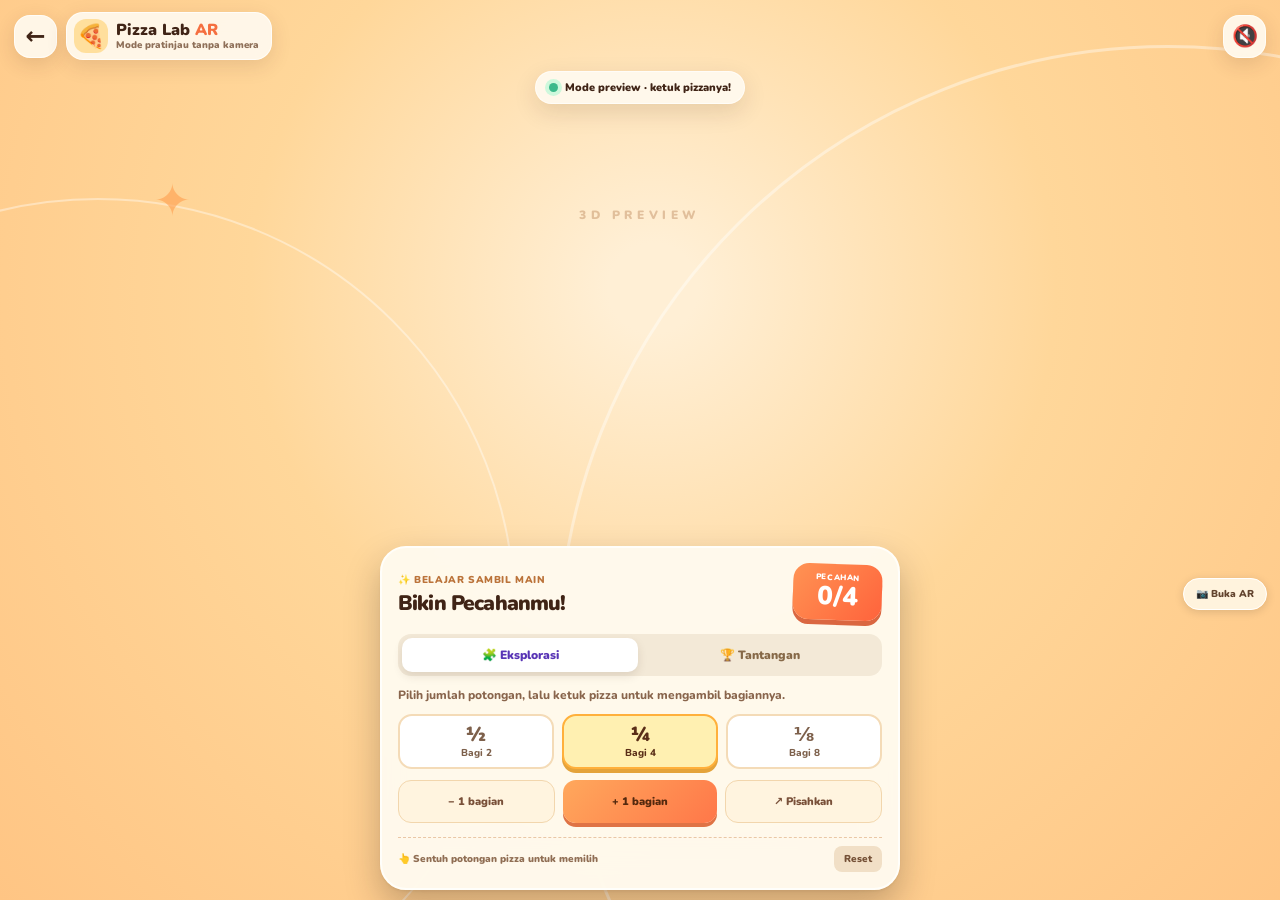
==== preview-3d.html @ 07d49969 "Upgrade Pizza Lab AR 3D interaktif" ====
<!doctype html>
<html lang="id">
<head>
  <meta charset="utf-8">
  <meta name="viewport" content="width=device-width, initial-scale=1, viewport-fit=cover, user-scalable=no">
  <meta name="theme-color" content="#fff5e6">
  <title>Preview Pizza 3D | Petualangan Pecahan</title>
  <link rel="stylesheet" href="assets/ar/pizza-lab.css">
  <script src="https://aframe.io/releases/1.5.0/aframe.min.js"></script>
  <script defer src="assets/ar/pizza-lab.js"></script>
</head>
<body data-mode="demo">
  <div class="demo-background" aria-hidden="true"><div class="demo-sun">✦</div><span>3D PREVIEW</span></div>
  <a-scene id="arScene" embedded renderer="alpha: true; antialias: true; colorManagement: true; physicallyCorrectLights: true" vr-mode-ui="enabled:false" device-orientation-permission-ui="enabled:false">
    <a-camera position="0 0 1.65" look-controls="enabled:false"></a-camera>
    <a-entity light="type: ambient; color: #fff4dc; intensity: 1.5"></a-entity>
    <a-entity light="type: directional; color: #ffffff; intensity: 2" position="-0.8 1.4 2.2"></a-entity>
    <a-entity light="type: directional; color: #ffa957; intensity: .6" position="1.1 -1 .8"></a-entity>
    <a-entity id="pizzaModel" pizza-lab position="0 .17 0" rotation="-12 0 12"></a-entity>
  </a-scene>
  <header class="app-header">
    <a href="index.html" class="back-link" aria-label="Kembali ke beranda">←</a>
    <div class="brand"><div class="brand-emoji">🍕</div><div><b>Pizza Lab <span>AR</span></b><small>Mode pratinjau tanpa kamera</small></div></div>
    <button id="soundButton" class="icon-button" aria-label="Nyalakan efek suara">🔇</button>
  </header>
  <div class="scan-badge is-found" id="scanBadge" role="status"><span class="scan-dot"></span><span id="scanStatus">Mode preview · ketuk pizzanya!</span></div>
  <div class="scan-guide hidden" id="scanGuide"></div><div class="toast" id="toast" role="status" aria-live="polite"></div><div class="celebration" id="celebration" aria-hidden="true"></div>
  <div class="game-panel">
    <div class="panel-head"><div class="panel-brand"><span>✨ BELAJAR SAMBIL MAIN</span><h1 id="modeTitle">Bikin Pecahanmu!</h1></div><div class="fraction-card"><span>PECAHAN</span><b id="fractionText">0/4</b></div></div>
    <div class="switch-mode"><button data-mode-select="explore" class="selected">🧩 Eksplorasi</button><button data-mode-select="challenge">🏆 Tantangan</button></div>
    <div class="explore-section" id="exploreSection"><p class="short-help" id="explain">Pilih jumlah potongan, lalu ketuk pizza untuk mengambil bagiannya.</p><div class="cuts" role="group" aria-label="Jumlah potongan"><button data-cut="2">½ <small>Bagi 2</small></button><button data-cut="4" class="selected">¼ <small>Bagi 4</small></button><button data-cut="8">⅛ <small>Bagi 8</small></button></div><div class="action-row"><button id="minus" class="action-btn">− 1 bagian</button><button id="plus" class="action-btn action-main">+ 1 bagian</button><button id="spread" class="action-btn">↗ Pisahkan</button></div></div>
    <div class="challenge-section hidden" id="challengeSection"><div class="challenge-top"><span class="challenge-icon">🎯</span><div><small>TANTANGAN</small><b id="challengePrompt">Ambil 1 dari 2 potongan!</b></div><span class="stars" id="starProgress">☆ ☆ ☆</span></div><p class="short-help">Ketuk potongan pizza yang kamu pilih, lalu periksa jawabanmu.</p><div class="action-row"><button id="clearSelection" class="action-btn">↺ Reset</button><button id="addChallenge" class="action-btn">+ 1 pilih</button><button id="checkAnswer" class="action-btn action-main">Cek ✓</button><button id="nextChallenge" class="action-btn hidden">Lanjut →</button></div></div>
    <div class="panel-footer"><span>👆 Sentuh potongan pizza untuk memilih</span><button id="resetAll">Reset</button></div>
  </div>
  <button class="debug-toggle" onclick="location.href='ar.html'">📷 Buka AR</button>
  <div id="cameraDebug" class="camera-debug hidden"></div><button id="debugToggle" class="hidden"></button>
</body>
</html>
---- assets/ar/pizza-lab.css ----
@import url('https://fonts.googleapis.com/css2?family=Nunito:wght@500;600;700;800;900&display=swap');
:root{--ink:#402416;--cream:#fff9ed;--peach:#fff0cd;--sun:#ffa33d;--hot:#ff704b;--purple:#694bc9;--line:#f4d5ad;--glass:rgba(255,250,239,.96)}
*{box-sizing:border-box}html,body{height:100%;width:100%;overflow:hidden;margin:0}body{font-family:'Nunito',system-ui,-apple-system,sans-serif;color:var(--ink);background:#131a27;-webkit-tap-highlight-color:transparent}button{font:inherit;cursor:pointer;touch-action:manipulation}button:focus-visible,a:focus-visible{outline:3px solid #6b4ee4;outline-offset:3px}.hidden{display:none!important}
.fallback-backdrop{position:fixed;inset:0;z-index:0;background:radial-gradient(circle at 50% 38%,#283b44,#101b2f 82%);display:grid;place-items:center;opacity:1;transition:opacity .45s;pointer-events:none}.fallback-backdrop span{font-size:100px;filter:blur(11px);opacity:.17}body.camera-ready .fallback-backdrop{opacity:0}.camera-backdrop{position:fixed;inset:0;width:100%;height:100%;object-fit:cover;z-index:1;pointer-events:none;display:block;background:transparent;opacity:0;transition:opacity .3s}body.camera-ready .camera-backdrop{opacity:1}
/* MindAR owns target projection; leave its frame sizing alone. Only ensure transparent WebGL layers. */
#arScene, #arScene[embedded]{position:fixed!important;inset:0!important;width:100%!important;height:100%!important;height:100dvh!important;overflow:hidden!important;background:transparent!important;z-index:2!important}#arScene .a-canvas,#arScene canvas{background:transparent!important}#arScene>video{pointer-events:none!important}body[data-mode=demo] #arScene{background:transparent!important}body[data-mode=demo]{background:#ffe7b7}.demo-background{position:fixed;inset:0;z-index:0;overflow:hidden;background:radial-gradient(circle at 51% 32%,#ffefd5 5%,#ffd79a 45%,#ffc584 100%)}.demo-background:before,.demo-background:after{content:'';position:absolute;width:65vw;height:65vw;border:2px solid #ffffff63;border-radius:50%;left:-25vw;top:22%}.demo-background:after{width:95vw;height:95vw;left:auto;right:-39vw;top:5%;border:3px solid #ffffff63}.demo-background>span{position:absolute;top:23%;left:50%;transform:translateX(-50%);color:#9e5b2a50;font-size:12px;font-weight:900;letter-spacing:.38em}.demo-sun{position:absolute;left:12%;top:19%;font-size:45px;color:#ff9e4d;opacity:.6}
.app-header{position:fixed;top:calc(12px + env(safe-area-inset-top));left:14px;right:14px;z-index:18;display:flex;align-items:center;gap:9px;pointer-events:none}.app-header>*{pointer-events:auto}.back-link,.icon-button{height:43px;min-width:43px;border-radius:16px;display:grid;place-items:center;text-decoration:none;color:var(--ink);font-size:24px;font-weight:900;background:#fffaefeb;border:1px solid #ffffffb8;box-shadow:0 6px 20px #4c291f24;backdrop-filter:blur(12px)}.back-link{width:43px}.icon-button{border:1px solid #ffffffad;margin-left:auto;font-size:21px}.brand{background:#fffaf0e8;border:1px solid #ffffffb9;box-shadow:0 6px 20px #4c291f20;padding:6px 12px 6px 7px;border-radius:17px;display:flex;align-items:center;gap:8px;backdrop-filter:blur(10px);min-width:0}.brand-emoji{height:34px;width:34px;border-radius:12px;background:#ffdf9d;display:grid;place-items:center;font-size:23px}.brand b{display:block;font-size:16px;line-height:1.15;font-weight:900;white-space:nowrap}.brand b span{color:#f56f40}.brand small{display:block;font-size:9.7px;color:#8f7059;font-weight:900;white-space:nowrap;line-height:1.25}.scan-badge{position:fixed;top:calc(71px + env(safe-area-inset-top));left:50%;transform:translateX(-50%);z-index:14;display:flex;align-items:center;gap:7px;padding:8px 13px;border:1px solid #ffffffaa;border-radius:40px;background:#fffaf0e8;box-shadow:0 8px 24px #3419061f;font-size:11px;font-weight:900;white-space:nowrap;backdrop-filter:blur(11px);max-width:calc(100% - 22px)}.scan-dot{height:9px;width:9px;border-radius:100%;background:#f0a630;box-shadow:0 0 0 4px #fbdc9d}.scan-badge.is-found .scan-dot{background:#3cb98b;box-shadow:0 0 0 4px #cef8dc}.scan-badge.is-error .scan-dot{background:#ff6458;box-shadow:0 0 0 4px #ffe0db}
.scan-guide{position:fixed;z-index:11;top:41%;left:50%;transform:translate(-50%,-50%);width:min(78vw,290px);text-align:center;pointer-events:none;color:#fff;text-shadow:0 2px 15px #0009}.scan-guide b{display:block;font-weight:900;font-size:15px;margin-top:9px}.scan-guide p{font-size:12px;font-weight:700;line-height:1.5;margin:5px 0 0;opacity:.9}.scan-corners{height:160px;width:160px;margin:auto;border:3px dashed #ffdc87c9;border-radius:24px;display:grid;place-items:center;box-shadow:0 0 36px #0002,inset 0 0 24px #ffe09d15;background:#0002;animation:guideGlow 2.5s infinite}.scan-emoji{font-size:70px;filter:drop-shadow(0 9px 4px #27190a33)}@keyframes guideGlow{50%{border-color:#fff;transform:scale(1.035)}}
.game-panel{position:fixed;z-index:18;left:50%;transform:translateX(-50%);width:calc(100% - 20px);max-width:520px;bottom:calc(10px + env(safe-area-inset-bottom));background:var(--glass);border:2px solid #fffefa;border-radius:26px;padding:16px;box-shadow:0 16px 35px #22161343,0 2px 2px #e2b57955;backdrop-filter:blur(20px);-webkit-backdrop-filter:blur(20px)}.panel-head{display:flex;align-items:center;justify-content:space-between;gap:12px}.panel-brand>span{font-size:10px;font-weight:900;letter-spacing:.06em;color:#bb733a}.panel-brand h1{font-size:21px;font-weight:900;margin:2px 0 0;line-height:1.2;letter-spacing:-.04em}.fraction-card{min-width:89px;background:linear-gradient(130deg,#ff9353,#ff633c);box-shadow:0 5px 0 #da6741;color:#fff;border-radius:16px;padding:8px 10px;text-align:center;transform:rotate(2deg)}.fraction-card span{display:block;font-size:8px;letter-spacing:.08em;font-weight:900}.fraction-card b{display:block;font-size:26px;line-height:1.1;font-weight:900}.switch-mode{margin:14px 0 11px;display:flex;background:#f3e9d7;border-radius:13px;padding:4px;gap:4px}.switch-mode button{flex:1;border:0;border-radius:10px;background:transparent;padding:9px 5px;color:#866948;font-size:12px;font-weight:900}.switch-mode button.selected{background:white;color:#5935b6;box-shadow:0 4px 10px #4b2d2120}.short-help{font-size:12px;line-height:1.35;color:#89654c;margin:0 0 11px;font-weight:800}.cuts{display:grid;grid-template-columns:repeat(3,minmax(0,1fr));gap:8px;margin-bottom:11px}.cuts button{background:#fff;border:2px solid #f4dbb7;border-radius:14px;padding:9px 7px;color:#7d604b;font-weight:900;font-size:20px;line-height:1;transition:transform .12s}.cuts button small{display:block;font-size:10px;margin-top:3px;font-weight:800}.cuts button.selected{background:#fff0b1;border-color:#ffb03b;color:#5a2e17;box-shadow:0 4px 0 #e4a33a}.cuts button:active,.action-btn:active{transform:scale(.96)}.action-row{display:flex;gap:8px}.action-btn{flex:1;min-height:43px;background:#fff4df;border:1px solid #f2d6ad;border-radius:13px;padding:9px 7px;font-weight:900;font-size:11px;color:#795039;white-space:nowrap}.action-main{background:linear-gradient(135deg,#ffa85c,#ff7749);color:#54290e;border:0;box-shadow:0 4px 0 #df7345}.panel-footer{border-top:1px dashed #eac7a6;margin-top:14px;padding-top:8px;display:flex;justify-content:space-between;align-items:center;gap:8px}.panel-footer span{font-size:10px;line-height:1.2;color:#906e54;font-weight:900}.panel-footer button{border:0;background:#f1dfc6;color:#755137;border-radius:8px;padding:6px 10px;font-size:10px;font-weight:900}
.challenge-top{display:flex;align-items:center;gap:8px;border:1px solid #e3d3ff;background:#f1eaff;padding:9px;border-radius:12px;margin-bottom:9px}.challenge-icon{font-size:24px}.challenge-top>div{flex:1}.challenge-top small{display:block;font-size:9px;color:#916bb6;font-weight:900}.challenge-top b{display:block;font-size:13px;color:#4a2d9b;font-weight:900}.stars{font-size:13px;color:#f1992d;font-weight:900;white-space:nowrap}.toast{position:fixed;z-index:22;top:calc(111px + env(safe-area-inset-top));left:50%;transform:translate(-50%,-14px);opacity:0;transition:all .2s;pointer-events:none;background:#fff9ee;color:#603e1b;border:1px solid white;border-radius:50px;box-shadow:0 9px 25px #0002;padding:10px 18px;font-size:12px;font-weight:900;white-space:nowrap;max-width:calc(100vw - 30px);text-align:center}.toast.show{opacity:1;transform:translate(-50%,0)}.celebration{position:fixed;inset:0;pointer-events:none;z-index:20;overflow:hidden}.confetti{position:absolute;top:42%;width:9px;height:14px;background:var(--c);border-radius:2px;animation:party 1.5s ease-out forwards;left:50%}@keyframes party{0%{transform:translate(0,0) rotate(0);opacity:1}100%{transform:translate(var(--tx),var(--ty)) rotate(var(--rot));opacity:0}}
.debug-toggle{position:fixed;z-index:13;right:13px;bottom:calc(290px + env(safe-area-inset-bottom));background:#fff9ebd8;border:1px solid white;border-radius:30px;font-size:10px;font-weight:900;color:#63442e;padding:8px 12px;box-shadow:0 2px 10px #0002}.camera-debug{position:fixed;z-index:25;left:10px;right:10px;top:calc(115px + env(safe-area-inset-top));padding:14px;background:#171d2aeb;color:#f2f6ff;border-radius:14px;box-shadow:0 10px 20px #0004;white-space:pre-line;font-family:ui-monospace,monospace;font-size:11px;line-height:1.55}
@media(max-width:385px){.game-panel{padding:12px;border-radius:22px}.panel-brand h1{font-size:18px}.action-btn{font-size:10px}.cuts button{font-size:18px}.brand small{font-size:8px}.brand b{font-size:14px}.brand{padding-right:6px}.icon-button,.back-link{width:38px;min-width:38px;height:38px}.debug-toggle{bottom:calc(278px + env(safe-area-inset-bottom))}}
@media(max-height:725px){.game-panel{padding:10px}.panel-brand h1{font-size:17px}.switch-mode{margin:8px 0}.panel-footer{margin-top:8px}.cuts button{padding:7px}.short-help{margin-bottom:7px}.scan-guide{top:36%}}
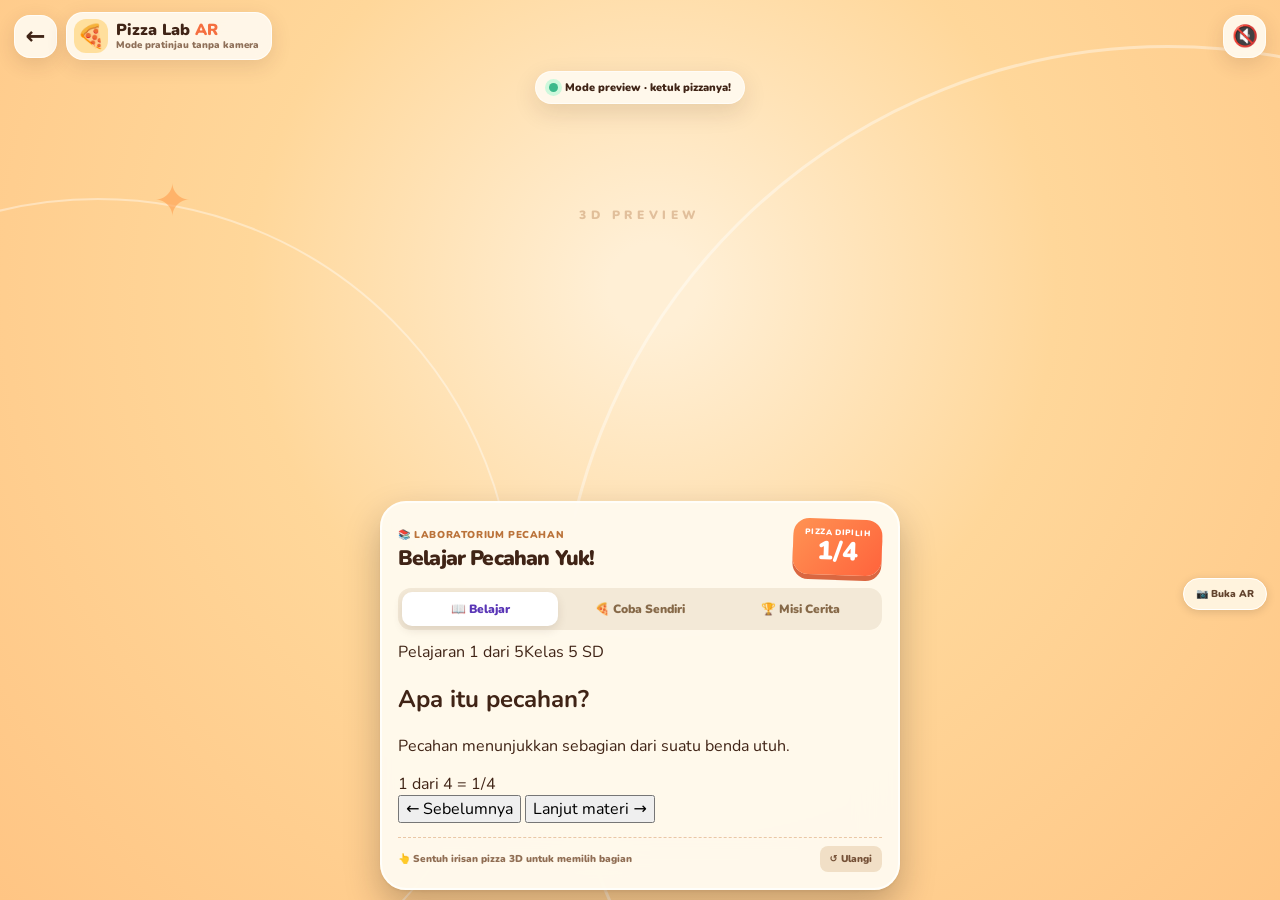
==== commit cec1f4b1: "Tambah pembelajaran dan misi AR interaktif" ====
--- a/preview-3d.html
+++ b/preview-3d.html
@@ -25,12 +25,64 @@
   </header>
   <div class="scan-badge is-found" id="scanBadge" role="status"><span class="scan-dot"></span><span id="scanStatus">Mode preview · ketuk pizzanya!</span></div>
   <div class="scan-guide hidden" id="scanGuide"></div><div class="toast" id="toast" role="status" aria-live="polite"></div><div class="celebration" id="celebration" aria-hidden="true"></div>
-  <div class="game-panel">
-    <div class="panel-head"><div class="panel-brand"><span>✨ BELAJAR SAMBIL MAIN</span><h1 id="modeTitle">Bikin Pecahanmu!</h1></div><div class="fraction-card"><span>PECAHAN</span><b id="fractionText">0/4</b></div></div>
-    <div class="switch-mode"><button data-mode-select="explore" class="selected">🧩 Eksplorasi</button><button data-mode-select="challenge">🏆 Tantangan</button></div>
-    <div class="explore-section" id="exploreSection"><p class="short-help" id="explain">Pilih jumlah potongan, lalu ketuk pizza untuk mengambil bagiannya.</p><div class="cuts" role="group" aria-label="Jumlah potongan"><button data-cut="2">½ <small>Bagi 2</small></button><button data-cut="4" class="selected">¼ <small>Bagi 4</small></button><button data-cut="8">⅛ <small>Bagi 8</small></button></div><div class="action-row"><button id="minus" class="action-btn">− 1 bagian</button><button id="plus" class="action-btn action-main">+ 1 bagian</button><button id="spread" class="action-btn">↗ Pisahkan</button></div></div>
-    <div class="challenge-section hidden" id="challengeSection"><div class="challenge-top"><span class="challenge-icon">🎯</span><div><small>TANTANGAN</small><b id="challengePrompt">Ambil 1 dari 2 potongan!</b></div><span class="stars" id="starProgress">☆ ☆ ☆</span></div><p class="short-help">Ketuk potongan pizza yang kamu pilih, lalu periksa jawabanmu.</p><div class="action-row"><button id="clearSelection" class="action-btn">↺ Reset</button><button id="addChallenge" class="action-btn">+ 1 pilih</button><button id="checkAnswer" class="action-btn action-main">Cek ✓</button><button id="nextChallenge" class="action-btn hidden">Lanjut →</button></div></div>
-    <div class="panel-footer"><span>👆 Sentuh potongan pizza untuk memilih</span><button id="resetAll">Reset</button></div>
+  <div class="teacher-bubble" id="teacherBubble" role="status" aria-live="polite">
+    <div class="teacher-avatar" aria-hidden="true">👩‍🏫</div>
+    <div class="teacher-copy"><strong id="teacherTitle">Halo, penjelajah pecahan!</strong><p id="teacherMessage">Yuk belajar pecahan pakai pizza 3D!</p></div>
+    <button class="bubble-audio" id="speakButton" title="Bacakan penjelasan" aria-label="Bacakan penjelasan">🔊</button>
+  </div>
+
+  <div class="game-panel" id="gamePanel">
+    <div class="panel-head">
+      <div class="panel-brand"><span>📚 LABORATORIUM PECAHAN</span><h1 id="modeTitle">Belajar Pecahan Yuk!</h1></div>
+      <div class="fraction-card"><span>PIZZA DIPILIH</span><b id="fractionText">1/4</b></div>
+    </div>
+    <div class="switch-mode" aria-label="Mode belajar">
+      <button type="button" data-mode-select="learn" class="selected">📖 Belajar</button>
+      <button type="button" data-mode-select="explore">🍕 Coba Sendiri</button>
+      <button type="button" data-mode-select="challenge">🏆 Misi Cerita</button>
+    </div>
+
+    <section class="lesson-section" id="lessonSection">
+      <div class="lesson-meta"><span id="lessonCounter">Pelajaran 1 dari 5</span><span class="lesson-pill">Kelas 5 SD</span></div>
+      <h2 id="lessonTitle">Apa itu pecahan?</h2>
+      <p class="lesson-body" id="lessonBody">Pecahan menunjukkan sebagian dari suatu benda utuh.</p>
+      <div class="math-strip" id="lessonMath">1 dari 4 = 1/4</div>
+      <div class="lesson-actions">
+        <button type="button" id="prevLesson">← Sebelumnya</button>
+        <button type="button" id="nextLesson" class="primary">Lanjut materi →</button>
+      </div>
+    </section>
+
+    <section class="explore-section hidden" id="exploreSection">
+      <p class="short-help" id="explain">Pilih jumlah potongan lalu sentuh pizzanya.</p>
+      <div class="cuts" role="group" aria-label="Jumlah potongan">
+        <button type="button" data-cut="2">½ <small>Bagi 2</small></button>
+        <button type="button" data-cut="4" class="selected">¼ <small>Bagi 4</small></button>
+        <button type="button" data-cut="8">⅛ <small>Bagi 8</small></button>
+      </div>
+      <div class="action-row">
+        <button type="button" id="minus" class="action-btn">− 1 bagian</button>
+        <button type="button" id="plus" class="action-btn action-main">+ 1 bagian</button>
+        <button type="button" id="spread" class="action-btn">↗ Pisahkan</button>
+      </div>
+      <div class="explore-fact" id="exploreFact">Pembilang = potongan terpilih. Penyebut = jumlah bagian sama besar.</div>
+    </section>
+
+    <section class="challenge-section hidden" id="challengeSection">
+      <div class="mission-top"><span class="mission-label" id="missionCounter">MISI 1/5</span><span class="stars" id="starProgress">☆☆☆☆☆</span></div>
+      <div class="story-card"><strong id="challengeTitle">Pizza Dina</strong><p id="challengeStory"></p></div>
+      <div class="mission-instruction" id="missionInstruction"></div>
+      <div class="mission-controls" id="missionControls">
+        <button type="button" id="minusChallenge">− Potong</button>
+        <button type="button" id="plusChallenge">+ Potong</button>
+        <button type="button" id="clearSelection">↺ Reset bagian</button>
+      </div>
+      <div class="answer-area hidden" id="answerArea"><span class="answer-label">Sekarang pilih jawaban dari soal cerita:</span><div class="answer-grid" id="answerGrid"></div></div>
+      <div class="mission-feedback hidden" id="missionFeedback" role="status" aria-live="polite"></div>
+      <div class="mission-action-row"><button type="button" id="hintButton" class="hint-button">💡 Petunjuk</button><button type="button" id="checkAnswer" class="action-btn action-main">Cek langkah ✓</button><button type="button" id="nextChallenge" class="action-btn action-main hidden">Misi berikutnya →</button></div>
+    </section>
+
+    <div class="panel-footer"><span id="footerHint">👆 Sentuh irisan pizza 3D untuk memilih bagian</span><button type="button" id="resetAll">↺ Ulangi</button></div>
   </div>
   <button class="debug-toggle" onclick="location.href='ar.html'">📷 Buka AR</button>
   <div id="cameraDebug" class="camera-debug hidden"></div><button id="debugToggle" class="hidden"></button>
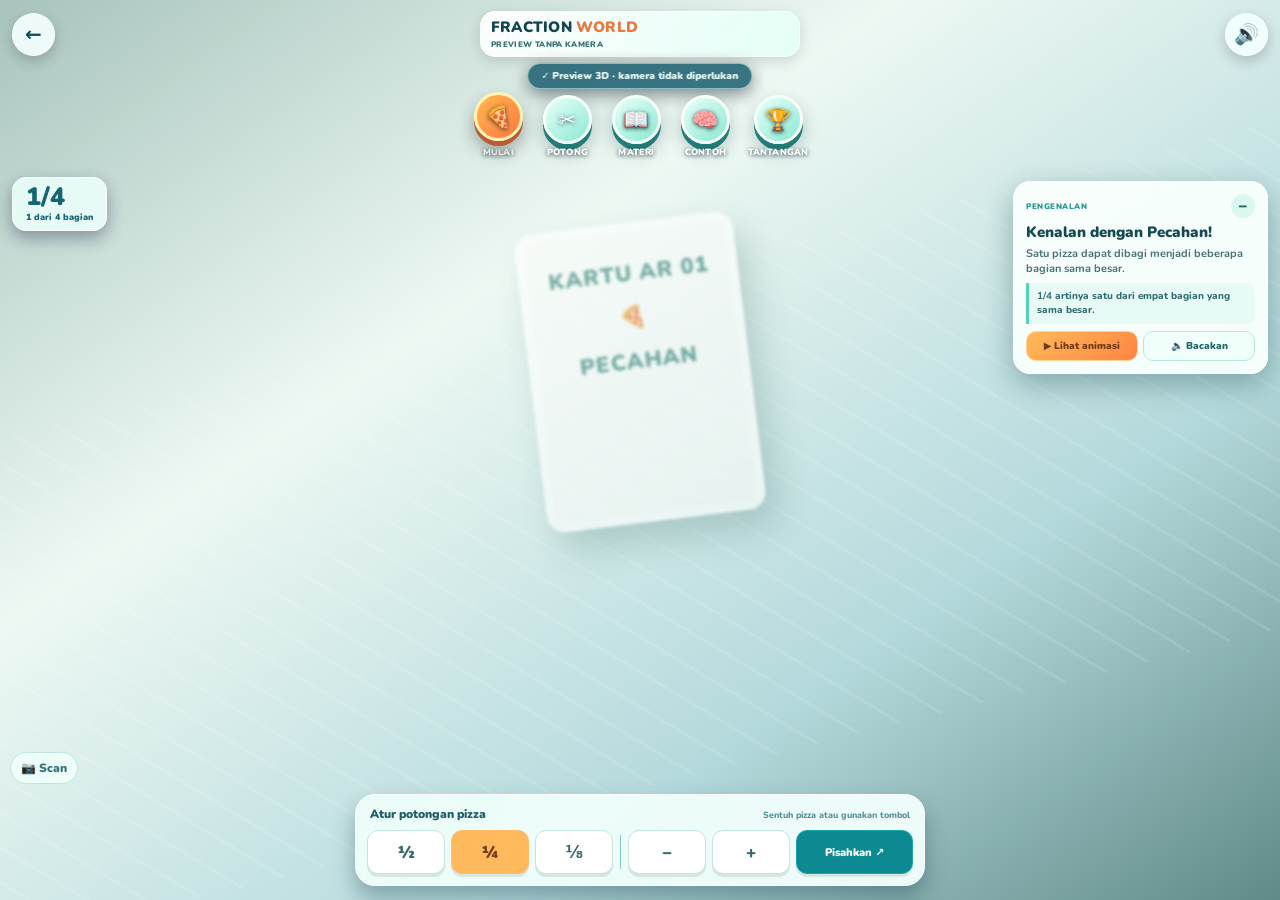
==== commit d5d0ea3f: "Upgrade Fraction World AR interaktif" ====
--- a/preview-3d.html
+++ b/preview-3d.html
@@ -1,90 +1,9 @@
-<!doctype html>
-<html lang="id">
-<head>
-  <meta charset="utf-8">
-  <meta name="viewport" content="width=device-width, initial-scale=1, viewport-fit=cover, user-scalable=no">
-  <meta name="theme-color" content="#fff5e6">
-  <title>Preview Pizza 3D | Petualangan Pecahan</title>
-  <link rel="stylesheet" href="assets/ar/pizza-lab.css">
-  <script src="https://aframe.io/releases/1.5.0/aframe.min.js"></script>
-  <script defer src="assets/ar/pizza-lab.js"></script>
-</head>
-<body data-mode="demo">
-  <div class="demo-background" aria-hidden="true"><div class="demo-sun">✦</div><span>3D PREVIEW</span></div>
-  <a-scene id="arScene" embedded renderer="alpha: true; antialias: true; colorManagement: true; physicallyCorrectLights: true" vr-mode-ui="enabled:false" device-orientation-permission-ui="enabled:false">
-    <a-camera position="0 0 1.65" look-controls="enabled:false"></a-camera>
-    <a-entity light="type: ambient; color: #fff4dc; intensity: 1.5"></a-entity>
-    <a-entity light="type: directional; color: #ffffff; intensity: 2" position="-0.8 1.4 2.2"></a-entity>
-    <a-entity light="type: directional; color: #ffa957; intensity: .6" position="1.1 -1 .8"></a-entity>
-    <a-entity id="pizzaModel" pizza-lab position="0 .17 0" rotation="-12 0 12"></a-entity>
-  </a-scene>
-  <header class="app-header">
-    <a href="index.html" class="back-link" aria-label="Kembali ke beranda">←</a>
-    <div class="brand"><div class="brand-emoji">🍕</div><div><b>Pizza Lab <span>AR</span></b><small>Mode pratinjau tanpa kamera</small></div></div>
-    <button id="soundButton" class="icon-button" aria-label="Nyalakan efek suara">🔇</button>
-  </header>
-  <div class="scan-badge is-found" id="scanBadge" role="status"><span class="scan-dot"></span><span id="scanStatus">Mode preview · ketuk pizzanya!</span></div>
-  <div class="scan-guide hidden" id="scanGuide"></div><div class="toast" id="toast" role="status" aria-live="polite"></div><div class="celebration" id="celebration" aria-hidden="true"></div>
-  <div class="teacher-bubble" id="teacherBubble" role="status" aria-live="polite">
-    <div class="teacher-avatar" aria-hidden="true">👩‍🏫</div>
-    <div class="teacher-copy"><strong id="teacherTitle">Halo, penjelajah pecahan!</strong><p id="teacherMessage">Yuk belajar pecahan pakai pizza 3D!</p></div>
-    <button class="bubble-audio" id="speakButton" title="Bacakan penjelasan" aria-label="Bacakan penjelasan">🔊</button>
-  </div>
-
-  <div class="game-panel" id="gamePanel">
-    <div class="panel-head">
-      <div class="panel-brand"><span>📚 LABORATORIUM PECAHAN</span><h1 id="modeTitle">Belajar Pecahan Yuk!</h1></div>
-      <div class="fraction-card"><span>PIZZA DIPILIH</span><b id="fractionText">1/4</b></div>
-    </div>
-    <div class="switch-mode" aria-label="Mode belajar">
-      <button type="button" data-mode-select="learn" class="selected">📖 Belajar</button>
-      <button type="button" data-mode-select="explore">🍕 Coba Sendiri</button>
-      <button type="button" data-mode-select="challenge">🏆 Misi Cerita</button>
-    </div>
-
-    <section class="lesson-section" id="lessonSection">
-      <div class="lesson-meta"><span id="lessonCounter">Pelajaran 1 dari 5</span><span class="lesson-pill">Kelas 5 SD</span></div>
-      <h2 id="lessonTitle">Apa itu pecahan?</h2>
-      <p class="lesson-body" id="lessonBody">Pecahan menunjukkan sebagian dari suatu benda utuh.</p>
-      <div class="math-strip" id="lessonMath">1 dari 4 = 1/4</div>
-      <div class="lesson-actions">
-        <button type="button" id="prevLesson">← Sebelumnya</button>
-        <button type="button" id="nextLesson" class="primary">Lanjut materi →</button>
-      </div>
-    </section>
-
-    <section class="explore-section hidden" id="exploreSection">
-      <p class="short-help" id="explain">Pilih jumlah potongan lalu sentuh pizzanya.</p>
-      <div class="cuts" role="group" aria-label="Jumlah potongan">
-        <button type="button" data-cut="2">½ <small>Bagi 2</small></button>
-        <button type="button" data-cut="4" class="selected">¼ <small>Bagi 4</small></button>
-        <button type="button" data-cut="8">⅛ <small>Bagi 8</small></button>
-      </div>
-      <div class="action-row">
-        <button type="button" id="minus" class="action-btn">− 1 bagian</button>
-        <button type="button" id="plus" class="action-btn action-main">+ 1 bagian</button>
-        <button type="button" id="spread" class="action-btn">↗ Pisahkan</button>
-      </div>
-      <div class="explore-fact" id="exploreFact">Pembilang = potongan terpilih. Penyebut = jumlah bagian sama besar.</div>
-    </section>
-
-    <section class="challenge-section hidden" id="challengeSection">
-      <div class="mission-top"><span class="mission-label" id="missionCounter">MISI 1/5</span><span class="stars" id="starProgress">☆☆☆☆☆</span></div>
-      <div class="story-card"><strong id="challengeTitle">Pizza Dina</strong><p id="challengeStory"></p></div>
-      <div class="mission-instruction" id="missionInstruction"></div>
-      <div class="mission-controls" id="missionControls">
-        <button type="button" id="minusChallenge">− Potong</button>
-        <button type="button" id="plusChallenge">+ Potong</button>
-        <button type="button" id="clearSelection">↺ Reset bagian</button>
-      </div>
-      <div class="answer-area hidden" id="answerArea"><span class="answer-label">Sekarang pilih jawaban dari soal cerita:</span><div class="answer-grid" id="answerGrid"></div></div>
-      <div class="mission-feedback hidden" id="missionFeedback" role="status" aria-live="polite"></div>
-      <div class="mission-action-row"><button type="button" id="hintButton" class="hint-button">💡 Petunjuk</button><button type="button" id="checkAnswer" class="action-btn action-main">Cek langkah ✓</button><button type="button" id="nextChallenge" class="action-btn action-main hidden">Misi berikutnya →</button></div>
-    </section>
-
-    <div class="panel-footer"><span id="footerHint">👆 Sentuh irisan pizza 3D untuk memilih bagian</span><button type="button" id="resetAll">↺ Ulangi</button></div>
-  </div>
-  <button class="debug-toggle" onclick="location.href='ar.html'">📷 Buka AR</button>
-  <div id="cameraDebug" class="camera-debug hidden"></div><button id="debugToggle" class="hidden"></button>
-</body>
-</html>
+<!doctype html><html lang="id"><head><meta charset="utf-8"><meta name="viewport" content="width=device-width,initial-scale=1,viewport-fit=cover,user-scalable=no"><title>Preview Fraction World AR</title><link rel="stylesheet" href="assets/ar/fraction-world.css"><script src="https://aframe.io/releases/1.5.0/aframe.min.js"></script><script defer src="assets/ar/fraction-world.js"></script></head>
+<body data-mode="demo"><div class="demo-surface"><div class="demo-card">KARTU AR 01<br>🍕<br>PECAHAN</div></div><a-scene id="arScene" embedded renderer="alpha:true;antialias:true;colorManagement:true" vr-mode-ui="enabled:false" device-orientation-permission-ui="enabled:false"><a-camera position="0 0 1.7" look-controls="enabled:false"></a-camera><a-entity light="type:ambient;color:#fff3db;intensity:1.5"></a-entity><a-entity light="type:directional;color:#ffffff;intensity:1.8" position="-1 1 2"></a-entity><a-entity class="pizza-model" pizza-lab position="0 .09 .06"></a-entity></a-scene>
+<header class="top-bar"><a href="index.html" class="round-link">←</a><div class="top-title"><b>FRACTION <span>WORLD</span></b><small>PREVIEW TANPA KAMERA</small></div><button class="round-link" id="speak">🔊</button></header><div id="status" class="status-pill">✓ Preview 3D · kamera tidak diperlukan</div>
+<nav class="orbit-menu"><button class="orbit-item active" data-tab="intro"><span class="orb">🍕</span><small>MULAI</small></button><button class="orbit-item" data-tab="cut"><span class="orb">✂️</span><small>POTONG</small></button><button class="orbit-item" data-tab="learn"><span class="orb">📖</span><small>MATERI</small></button><button class="orbit-item" data-tab="example"><span class="orb">🧠</span><small>CONTOH</small></button><button class="orbit-item" data-tab="challenge"><span class="orb">🏆</span><small>TANTANGAN</small></button></nav>
+<div id="scanHint" class="scan-hint hidden"></div><div class="hud-counter"><b id="hudFraction">1/4</b><small id="hudDesc">1 dari 4 bagian</small></div>
+<section id="infoPanel" class="float-panel"><div class="panel-top"><span id="topicLabel">PENGENALAN</span><button id="collapse">−</button></div><h2 id="panelTitle">Kenalan dengan Pecahan!</h2><p id="panelText">Satu pizza dapat dibagi menjadi beberapa bagian sama besar.</p><div id="detail" class="detail"><b>1/4</b> artinya satu dari empat bagian yang sama besar.</div><div class="panel-actions"><button id="animate" class="main-action">▶ Lihat animasi</button><button id="readMore">🔈 Bacakan</button></div></section>
+<section id="cutDock" class="dock"><div class="dock-caption"><strong>Atur potongan pizza</strong><span>Sentuh pizza atau gunakan tombol</span></div><div class="dock-row"><button data-cut="2">½</button><button data-cut="4" class="chosen">¼</button><button data-cut="8">⅛</button><span class="v-divider"></span><button id="minus">−</button><button id="plus">+</button><button id="separate" class="wide">Pisahkan ↗</button></div></section>
+<section id="missionPanel" class="mission hidden"><div class="mission-head"><span>🎯 MISI <b id="missionNumber">1/5</b></span><button id="missionClose">×</button></div><h2 id="missionTitle">Soal Cerita</h2><p id="missionStory"></p><div class="mission-instruction" id="missionInstruction"></div><div class="mission-tools"><button id="missionMinus">− bagian</button><span id="missionCount">0/4</span><button id="missionPlus">+ bagian</button></div><div id="missionChoices" class="mission-choices hidden"></div><div id="missionFeedback" class="mission-feedback hidden"></div><div class="mission-bottom"><button id="missionHint">💡 Petunjuk</button><button id="missionCheck" class="main-action">Periksa langkah ✓</button><button id="missionNext" class="main-action hidden">Soal berikutnya →</button></div></section>
+<div id="toast" class="toast" role="status"></div><button id="cameraInfo" class="camera-info" onclick="location.href='ar.html'">📷 Scan</button><div id="cameraDebug" class="camera-debug hidden"></div></body></html>
--- a/assets/ar/fraction-world.css
+++ b/assets/ar/fraction-world.css
@@ -0,0 +1,26 @@
+@import url('https://fonts.googleapis.com/css2?family=Nunito:wght@500;600;700;800;900&display=swap');
+:root{--mint:#67f2d5;--aqua:#065864;--ink:#14343c;--cream:#fffdf7;--warm:#ffb85b;--line:rgba(14,99,109,.16)}
+*{box-sizing:border-box}html,body{margin:0;width:100%;height:100%;overflow:hidden}body{background:#151f27;color:#18393e;font-family:Nunito,system-ui,-apple-system,sans-serif;-webkit-tap-highlight-color:transparent}button,a{font:inherit}button{cursor:pointer;touch-action:manipulation}button:focus-visible,a:focus-visible{outline:3px solid #fff2ab;outline-offset:2px}.hidden{display:none!important}
+/* AR camera uses MindAR's own media video. Do not create a second camera instance. */
+.camera-fallback{position:fixed;inset:0;z-index:0;background:radial-gradient(ellipse at 40% 39%,#3b5852,#152832 65%,#141a28);pointer-events:none}
+body.camera-ready .camera-fallback{opacity:0}
+#arScene{position:fixed!important;inset:0!important;width:100vw!important;height:100vh!important;height:100dvh!important;background:transparent!important;z-index:2!important;overflow:hidden!important}
+#arScene canvas,#arScene .a-canvas{background:transparent!important}
+.demo-surface{position:fixed;inset:0;background:linear-gradient(145deg,#a8c4bd 0%,#edf8f3 35%,#b4d9dc 70%,#618a87 100%);z-index:0}
+.demo-surface:before{content:'';position:absolute;left:-20%;top:30%;height:55%;width:150%;transform:rotate(-14deg);background:repeating-linear-gradient(45deg,transparent 0 26px,rgba(255,255,255,.1) 28px 30px);pointer-events:none}
+.demo-card{position:absolute;width:220px;height:300px;top:38%;left:50%;transform:translate(-50%,-40%) rotate(-7deg);box-shadow:12px 20px 35px #24544d57;background:#fbfcf9;border:9px solid white;border-radius:18px;color:#338077;text-align:center;padding:20px;font-size:22px;letter-spacing:1px;font-weight:900;line-height:2;filter:blur(1.4px);opacity:.6}
+.top-bar{position:fixed;z-index:12;top:calc(11px + env(safe-area-inset-top));left:12px;right:12px;display:flex;gap:9px;align-items:center;justify-content:space-between;pointer-events:none}.top-bar>*{pointer-events:auto}
+.round-link{display:grid;place-items:center;width:43px;height:43px;flex:0 0 43px;border:1px solid #ffffff95;background:#f5ffffe8;color:#154e58;text-decoration:none;border-radius:50%;box-shadow:0 5px 14px #0003;font-size:20px;font-weight:900;backdrop-filter:blur(13px)}
+.top-title{flex:1;background:linear-gradient(115deg,#ffffffed,#e3fff6ef);border-radius:15px;padding:7px 10px;border:1px solid #fff8;line-height:1.1;box-shadow:0 4px 14px #0002;max-width:320px}.top-title b{font-size:15px;letter-spacing:.015em;font-weight:900;color:#134550}.top-title b span{color:#e97842}.top-title small{display:block;font-weight:900;letter-spacing:.045em;font-size:8px;color:#397477;margin-top:4px}
+.status-pill{position:fixed;z-index:12;top:calc(63px + env(safe-area-inset-top));left:50%;transform:translateX(-50%);max-width:calc(100vw - 32px);overflow:hidden;text-overflow:ellipsis;white-space:nowrap;background:#0e5467cc;color:#effffb;border:1px solid #cefff786;border-radius:30px;padding:5px 13px;font-size:10px;font-weight:900;box-shadow:0 5px 17px #0017;backdrop-filter:blur(10px)}
+.orbit-menu{position:fixed;z-index:15;top:calc(95px + env(safe-area-inset-top));left:50%;transform:translateX(-50%);display:flex;align-items:start;justify-content:center;gap:clamp(7px,2.5vw,16px);width:min(98%,520px);pointer-events:none}.orbit-item{border:0;background:none;padding:0;min-width:53px;display:flex;flex-direction:column;align-items:center;gap:2px;pointer-events:auto;color:white;font-weight:900;text-shadow:0 1px 4px #082c31d6}.orbit-item .orb{width:49px;height:49px;border-radius:50%;background:linear-gradient(140deg,#e8fffb,#8be9d1);border:3px solid #f5fffa;box-shadow:0 6px 0 #237c77,0 8px 17px #002c3840;display:grid;place-items:center;font-size:21px;transition:transform .2s,border-color .2s}.orbit-item.active .orb{background:linear-gradient(135deg,#ffb950,#ff783f);border-color:#fff3b2;transform:translateY(-3px);box-shadow:0 5px 0 #bb5a33,0 10px 18px #0005}.orbit-item small{font-size:9px;letter-spacing:.015em}
+.scan-hint{position:fixed;z-index:8;top:44%;left:50%;width:min(80vw,300px);transform:translate(-50%,-50%);color:white;text-shadow:0 3px 9px #0009;text-align:center;pointer-events:none}.scan-hint strong{display:block;font-size:14px}.scan-hint small{display:block;font-size:11px;opacity:.9;margin-top:4px}.reticle{display:grid;place-items:center;width:160px;height:170px;margin:0 auto 12px;border:3px dashed #afffe7;border-radius:22px;background:#062c3619;box-shadow:0 0 24px #bafcda55,inset 0 0 15px #d0f9ed3b;animation:pulse 2s infinite}.reticle span{font-size:67px;filter:drop-shadow(0 6px 5px #0005)}@keyframes pulse{50%{transform:scale(1.035);border-color:#ffdc6d}}
+.hud-counter{position:fixed;z-index:13;top:calc(177px + env(safe-area-inset-top));left:12px;background:#ecfffbdf;color:#166572;padding:7px 13px;border-radius:14px;border:1px solid #fff;box-shadow:0 7px 17px #0035;backdrop-filter:blur(8px);pointer-events:none}.hud-counter b{font-size:25px;font-weight:900;line-height:1}.hud-counter small{display:block;font-size:9px;font-weight:900}
+.float-panel{position:fixed;z-index:14;right:12px;top:calc(181px + env(safe-area-inset-top));width:min(60vw,255px);max-height:34vh;overflow:auto;padding:12px;background:#f9fffcf1;border:1px solid #fff;border-radius:17px;box-shadow:0 10px 30px #02333a55;backdrop-filter:blur(11px);-webkit-backdrop-filter:blur(11px);transition:all .25s}
+.panel-top{display:flex;justify-content:space-between;align-items:center;gap:8px}.panel-top span{font-size:8px;letter-spacing:.07em;font-weight:900;color:#299690}.panel-top button{border:0;background:#daf8ef;color:#2b6b70;border-radius:50%;width:24px;height:24px;font-weight:900}.float-panel h2{font-size:15px;font-weight:900;color:#154953;line-height:1.12;margin:6px 0 6px}.float-panel p{margin:0;font-size:11px;line-height:1.35;font-weight:700;color:#4a7274}.detail{margin:7px 0;padding:7px 8px;border-left:3px solid #53d1b7;background:#e8faf5;border-radius:0 8px 8px 0;font-size:10px;line-height:1.33;font-weight:800;color:#326d71}.panel-actions{display:flex;gap:5px;align-items:center}.panel-actions button{border:1px solid #b7e8df;color:#23686b;background:#f1fffa;border-radius:10px;padding:7px 6px;font-size:10px;font-weight:900;flex:1}.panel-actions .main-action,.main-action{background:linear-gradient(135deg,#ffb958,#ff8544);border:1px solid #ffd295;color:#713b17}.float-panel.collapsed{width:164px;max-height:40px;overflow:hidden;padding:8px 12px}.float-panel.collapsed h2,.float-panel.collapsed p,.float-panel.collapsed .detail,.float-panel.collapsed .panel-actions{display:none}
+.dock{position:fixed;z-index:15;bottom:calc(14px + env(safe-area-inset-bottom));left:10px;right:10px;background:linear-gradient(130deg,#eefffaeb,#f4ffffee);max-width:570px;margin:auto;border:1px solid white;border-radius:20px;padding:11px;box-shadow:0 12px 22px #06334156;backdrop-filter:blur(15px)}.dock-caption{display:flex;align-items:baseline;justify-content:space-between;gap:7px;margin:0 3px 8px}.dock-caption strong{color:#215e68;font-size:12px;font-weight:900}.dock-caption span{color:#549095;font-size:9px;font-weight:800}.dock-row{display:flex;gap:6px}.dock-row button{flex:1;background:#fff;color:#386970;border:1px solid #c4e4dd;border-radius:11px;min-height:44px;font-size:17px;font-weight:900;box-shadow:0 3px 0 #d6e7e2}.dock-row button.chosen{background:#ffb85c;border-color:#ffbd66;color:#723c24}.dock-row button.wide{flex:1.6;font-size:11px;background:#0c8991;color:white;border-color:#1aa4ab}.v-divider{width:1px;background:#84c7bd;margin:5px 1px}
+.mission{position:fixed;z-index:19;bottom:calc(10px + env(safe-area-inset-bottom));left:10px;right:10px;max-width:540px;margin:auto;max-height:min(57vh,470px);overflow:auto;padding:14px 15px 12px;background:#fffdf8f5;border:2px solid #fff;box-shadow:0 15px 32px #071c2e70;border-radius:22px;backdrop-filter:blur(13px);-webkit-backdrop-filter:blur(13px)}.mission-head{display:flex;align-items:center;justify-content:space-between;color:#008c8f;font-size:12px;font-weight:900}.mission-head button{font-size:21px;background:#e3f8ee;color:#266670;border:0;border-radius:50%;width:30px;height:30px}.mission h2{color:#1c505b;font-size:18px;font-weight:900;margin:4px 0 6px}.mission>p{margin:0 0 7px;font-size:12px;font-weight:700;line-height:1.37;color:#355964}.mission-instruction{background:#e8f8f3;border:1px solid #c3e7d9;border-radius:10px;padding:8px 10px;font-size:12px;font-weight:900;color:#196b72}.mission-tools{display:flex;justify-content:space-between;gap:8px;align-items:center;margin-top:9px}.mission-tools button{flex:1;background:#edfffb;border:1px solid #b4e4dc;border-radius:10px;padding:9px 8px;color:#185e6a;font-weight:900;font-size:12px}.mission-tools span{font-weight:900;color:#c06320;font-size:19px}.mission-choices{display:flex;gap:6px;margin-top:10px}.mission-choices button{flex:1;background:#fff;border:2px solid #c9e9df;border-radius:11px;padding:9px 6px;font-size:12px;color:#1b636e;font-weight:900}.mission-choices button.picked{background:#ffeed2;border-color:#fbb760;color:#7f4d24}.mission-feedback{font-size:12px;font-weight:800;line-height:1.4;color:#196852;background:#e8fbec;padding:9px;border-radius:11px;margin-top:9px}.mission-bottom{display:flex;gap:8px;margin-top:9px}.mission-bottom button{flex:1;border-radius:11px;min-height:43px;padding:9px;border:1px solid #b9dfd9;background:#e6f9f4;color:#1f6570;font-size:12px;font-weight:900}.mission-bottom .main-action{flex:1.55;background:linear-gradient(130deg,#ffbf60,#ff8d50);color:#73371c;border-color:#ffd6a4}
+.toast{position:fixed;z-index:22;top:calc(153px + env(safe-area-inset-top));left:50%;transform:translate(-50%,-10px);opacity:0;max-width:90vw;text-align:center;background:#fffef5;color:#236673;border:1px solid #c8ffed;border-radius:12px;padding:9px 11px;font-size:11px;line-height:1.4;font-weight:900;box-shadow:0 7px 18px #0004;transition:.2s;pointer-events:none}.toast.show{transform:translate(-50%,0);opacity:1}
+.camera-info{position:fixed;z-index:14;left:10px;bottom:calc(116px + env(safe-area-inset-bottom));background:#f0fffbda;border:1px solid #c2e5da;border-radius:20px;padding:7px 10px;font-size:12px;font-weight:900;color:#36757e}.camera-debug{position:fixed;z-index:25;left:10px;right:10px;top:calc(163px + env(safe-area-inset-top));background:#173b49f3;color:white;border:1px solid #b0fff1;border-radius:14px;padding:16px;font-size:12px;white-space:pre-wrap;box-shadow:0 12px 30px #0008;line-height:1.5}
+@media(max-width:360px){.orbit-item{min-width:47px}.orbit-item .orb{width:45px;height:45px}.orbit-menu{gap:5px}.orbit-item small{font-size:8px}.float-panel{width:61vw}.hud-counter{padding:6px 8px}.hud-counter b{font-size:21px}.top-title b{font-size:13px}.dock-row{gap:4px}.dock-row button{min-height:40px}.mission h2{font-size:16px}}
+@media(max-height:730px){.orbit-menu{top:calc(80px + env(safe-area-inset-top))}.status-pill{top:calc(55px + env(safe-area-inset-top))}.hud-counter,.float-panel{top:calc(150px + env(safe-area-inset-top))}.float-panel{max-height:29vh;padding:9px}.float-panel h2{font-size:13px}.detail{margin:5px 0}.dock{padding:9px}.mission{max-height:65vh}}
